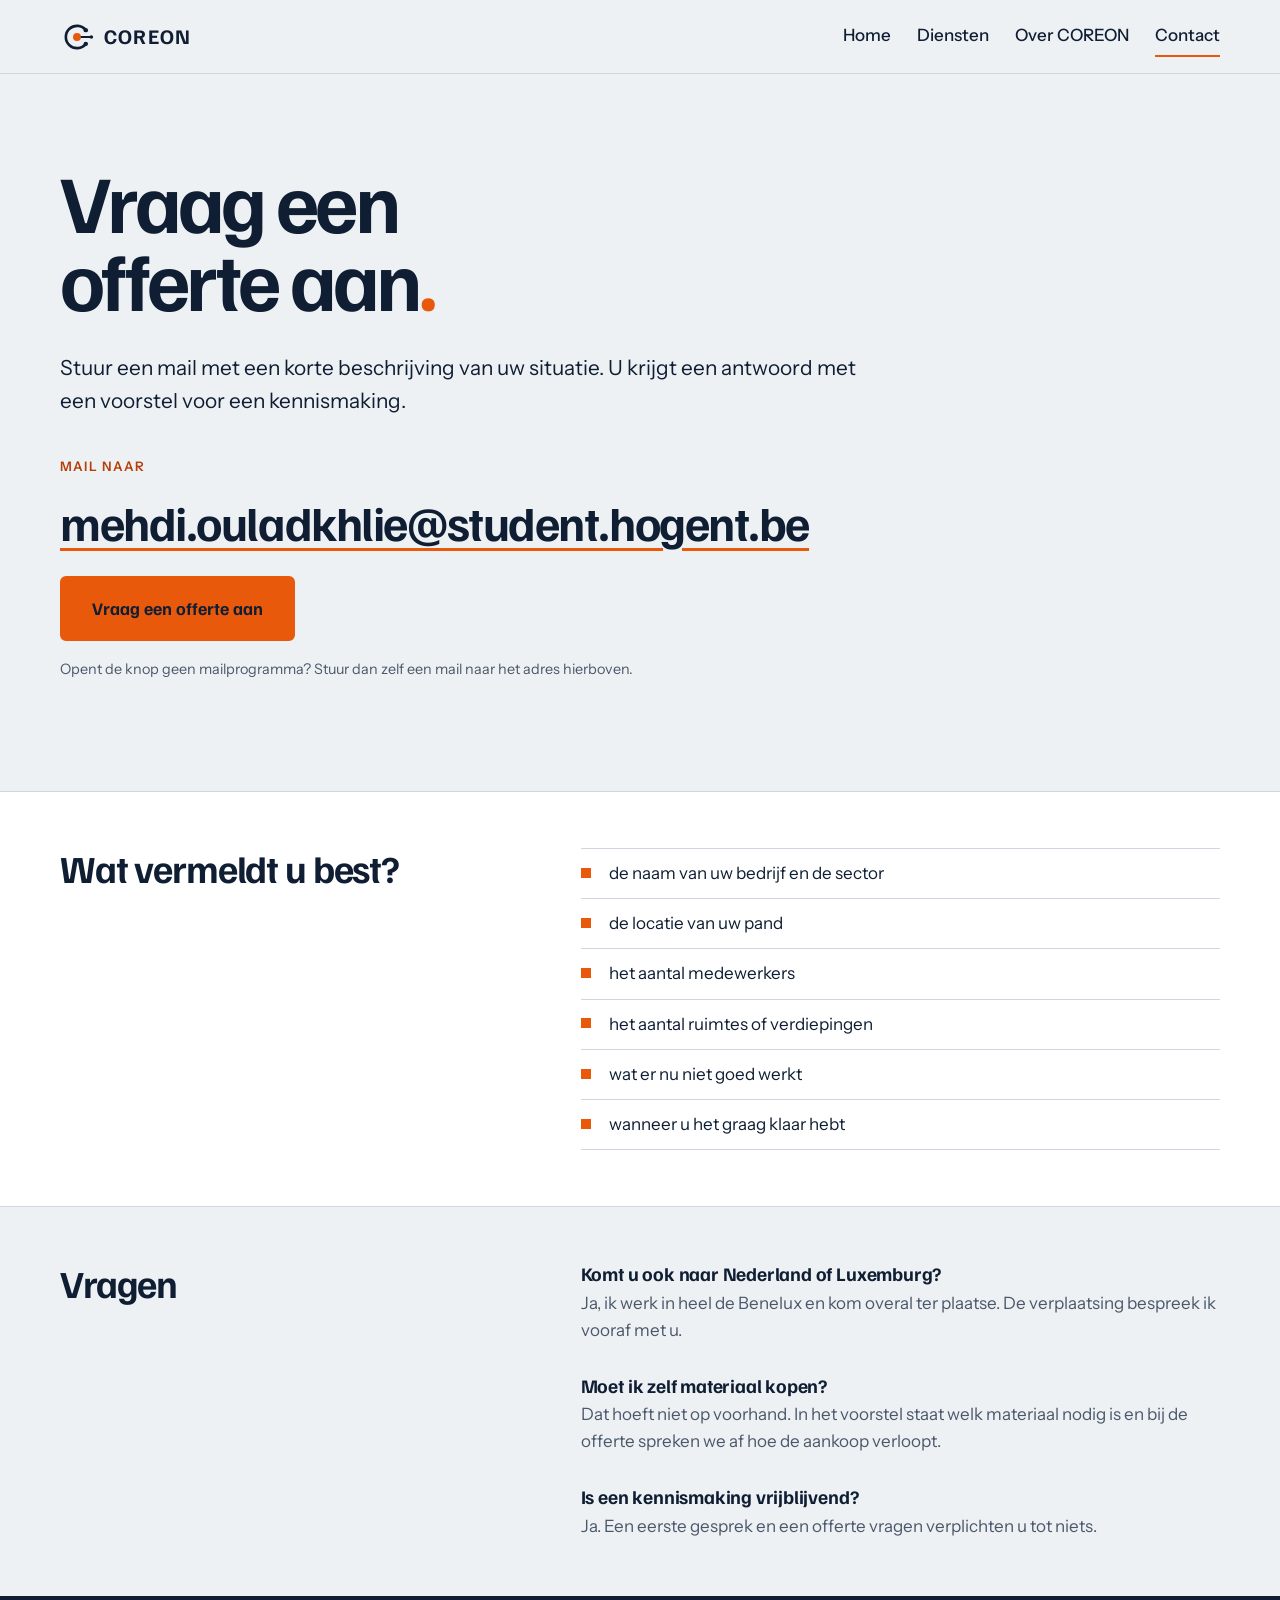
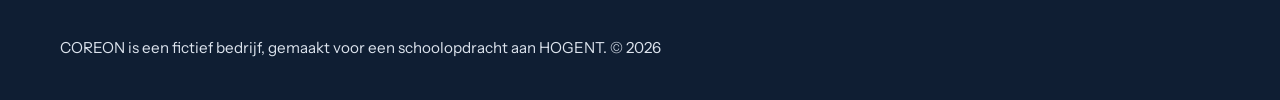
==== contact.html @ 7a7a919f "COREON website: eerste versie" ====
<!doctype html>
<html lang="nl-BE">
<head>
<meta charset="utf-8">
<meta name="viewport" content="width=device-width, initial-scale=1">
<title>Contact en offerte | COREON</title>
<meta name="description" content="Vraag een offerte aan via mail. Beschrijf kort uw situatie en u krijgt een voorstel voor een kennismaking.">
<meta name="theme-color" content="#0F1E33">
<meta property="og:type" content="website">
<meta property="og:locale" content="nl_BE">
<meta property="og:site_name" content="COREON">
<meta property="og:title" content="Contact en offerte | COREON">
<meta property="og:description" content="Vraag een offerte aan via mail. Beschrijf kort uw situatie en u krijgt een voorstel voor een kennismaking.">
<link rel="icon" type="image/svg+xml" href="assets/logo-mark.svg">
<link rel="apple-touch-icon" href="assets/apple-touch-icon.png">
<link rel="preconnect" href="https://fonts.googleapis.com">
<link rel="preconnect" href="https://fonts.gstatic.com" crossorigin>
<link rel="stylesheet" href="https://fonts.googleapis.com/css2?family=Familjen+Grotesk:wght@500;600;700&amp;family=Instrument+Sans:wght@400;500;600&amp;display=swap">
<link rel="stylesheet" href="css/style.css">
</head>
<body>
<a class="skip-link" href="#inhoud">Naar de inhoud</a>
<header class="site-header"><div class="wrap bar">
<a class="logo" href="index.html" aria-label="COREON, naar de startpagina"><svg viewBox="0 0 64 64" aria-hidden="true" focusable="false"><g fill="none" stroke="currentColor" stroke-linecap="round"><path d="M48.55 19.07A21 21 0 1 0 48.55 44.93" stroke-width="5"/><path d="M32 32h27" stroke-width="3.5"/></g><g fill="currentColor"><circle cx="48.55" cy="19.07" r="4.2"/><circle cx="48.55" cy="44.93" r="4.2"/><circle cx="59" cy="32" r="3.4"/></g><circle cx="32" cy="32" r="7.5" fill="var(--orange)"/></svg><span>COREON</span></a>
<nav class="nav" aria-label="Hoofdmenu"><ul><li><a href="index.html">Home</a></li><li><a href="diensten.html">Diensten</a></li><li><a href="over.html">Over COREON</a></li><li><a href="contact.html" aria-current="page">Contact</a></li></ul></nav>
</div></header>
<main id="inhoud">
<section class="page-intro"><div class="wrap">
<h1>Vraag een offerte aan</h1>
<p class="lead wide">Stuur een mail met een korte beschrijving van uw situatie. U krijgt een antwoord met een voorstel voor een kennismaking.</p>
<p class="label">Mail naar</p>
<p class="bigmail"><a href="mailto:mehdi.ouladkhlie@student.hogent.be">mehdi.ouladkhlie@student.hogent.be</a></p>
<p><a class="button " href="mailto:mehdi.ouladkhlie@student.hogent.be?subject=Offerteaanvraag%20COREON&amp;body=Beste%20Mehdi%2C%0A%0AGraag%20had%20ik%20een%20offerte%20gekregen%20voor%20ons%20netwerk.%0A%0ABedrijf%20en%20sector%3A%20%0ALocatie%3A%20%0AAantal%20medewerkers%3A%20%0AAantal%20ruimtes%20of%20verdiepingen%3A%20%0AWat%20werkt%20er%20nu%20niet%20goed%3A%20%0AGewenste%20timing%3A%20%0A%0AMet%20vriendelijke%20groet%2C%0A">Vraag een offerte aan</a></p>
<p class="small">Opent de knop geen mailprogramma? Stuur dan zelf een mail naar het adres hierboven.</p>
</div></section>
<section class="dienst alt"><div class="wrap split"><div class="split-head"><h2>Wat vermeldt u best?</h2></div>
<ul class="checks"><li>de naam van uw bedrijf en de sector</li><li>de locatie van uw pand</li><li>het aantal medewerkers</li><li>het aantal ruimtes of verdiepingen</li><li>wat er nu niet goed werkt</li><li>wanneer u het graag klaar hebt</li></ul></div></section>
<section class="dienst"><div class="wrap split"><div class="split-head"><h2>Vragen</h2></div>
<div class="faq">
<h3>Komt u ook naar Nederland of Luxemburg?</h3><p>Ja, ik werk in heel de Benelux en kom overal ter plaatse. De verplaatsing bespreek ik vooraf met u.</p>
<h3>Moet ik zelf materiaal kopen?</h3><p>Dat hoeft niet op voorhand. In het voorstel staat welk materiaal nodig is en bij de offerte spreken we af hoe de aankoop verloopt.</p>
<h3>Is een kennismaking vrijblijvend?</h3><p>Ja. Een eerste gesprek en een offerte vragen verplichten u tot niets.</p>
</div></div></section>
</main>
<footer class="site-footer"><div class="wrap foot">
<p>COREON is een fictief bedrijf, gemaakt voor een schoolopdracht aan HOGENT. &copy; 2026</p>
</div></footer>
</body>
</html>
---- css/style.css ----
:root{
  --ink:#0F1E33; --ink-2:#2A3D5C; --bg:#EEF1F4; --white:#FFFFFF;
  --muted:#4B586B; --line:#CFD6DF; --orange:#E8590C; --orange-text:#B73E06; --pale:#C5CFDD;
  --r:6px; --gut:20px;
  --head:"Familjen Grotesk",system-ui,"Helvetica Neue",Arial,sans-serif;
  --body:"Instrument Sans",system-ui,"Helvetica Neue",Arial,sans-serif;
}
*{box-sizing:border-box}
html{-webkit-text-size-adjust:100%}
body{margin:0;background:var(--bg);color:var(--ink);font-family:var(--body);font-size:17px;line-height:1.6}
img,svg{max-width:100%}
a{color:inherit;text-underline-offset:.2em;text-decoration-thickness:1px}
a:hover{color:var(--orange-text)}
:focus-visible{outline:3px solid var(--orange);outline-offset:3px;border-radius:2px}
.ink :focus-visible,.site-footer :focus-visible{outline-color:#fff}
.skip-link{position:absolute;left:-9999px;top:0;background:var(--ink);color:#fff;padding:10px 14px;z-index:10}
.skip-link:focus{left:0}
.wrap{max-width:1200px;margin:0 auto;padding-left:var(--gut);padding-right:var(--gut)}
h1,h2,h3{font-family:var(--head);line-height:1.08;margin:0;font-weight:700;letter-spacing:-.02em}
h1{font-size:clamp(2.6rem,7vw,5.2rem);font-weight:800;letter-spacing:-.035em;line-height:1.02}
h2{font-size:clamp(1.7rem,3.4vw,2.4rem)}
h3{font-size:1.2rem;letter-spacing:-.01em}
p{margin:0 0 1em}
.lead{font-size:1.15rem;max-width:40em}
.lead.wide{font-size:1.3rem}
.label{font-size:.82rem;font-weight:600;letter-spacing:.09em;text-transform:uppercase;color:var(--muted);margin:0 0 1.2rem}
.small{font-size:.9rem;color:var(--muted)}

/* header */
.site-header{background:var(--bg);border-bottom:1px solid var(--line)}
.bar{display:flex;flex-wrap:wrap;align-items:center;justify-content:space-between;gap:10px 28px;padding-top:16px;padding-bottom:16px}
.logo{display:inline-flex;align-items:center;gap:10px;text-decoration:none;font-family:var(--head);font-weight:800;font-size:1.3rem;letter-spacing:.04em;color:var(--ink)}
.logo:hover{color:var(--ink)}
.logo svg{width:34px;height:34px}
.nav ul{list-style:none;margin:0;padding:0;display:flex;flex-wrap:wrap;gap:4px 26px}
.nav a{display:inline-block;padding:6px 0;text-decoration:none;font-weight:500;border-bottom:2px solid transparent}
.nav a:hover{color:var(--ink);border-bottom-color:var(--pale)}
.nav a[aria-current=page]{border-bottom-color:var(--orange)}

/* buttons */
.button{display:inline-block;background:var(--orange);color:var(--ink);font-family:var(--head);font-weight:700;font-size:1.05rem;text-decoration:none;padding:14px 26px;border-radius:var(--r);border:2px solid var(--orange)}
.button:hover{background:var(--ink);color:#fff;border-color:var(--ink)}
.ink .button:hover,.cta .button:hover{background:#fff;color:var(--ink);border-color:#fff}
.cta .button{background:var(--ink);color:#fff;border-color:var(--ink)}
.cta .button:hover{background:#fff;color:var(--ink)}
.arrow{font-weight:600;text-decoration:none;border-bottom:2px solid var(--orange)}
.arrow::after{content:" \2192"}
.arrow:hover{color:var(--ink)}

/* hero */
.hero{padding:56px 0 72px}
.hero-grid{display:grid;grid-template-columns:1fr;gap:48px;align-items:center}
.hero-copy{animation:fade .9s ease both;max-width:760px}
.hero-copy .lead{margin-bottom:1.6em}
@keyframes fade{from{opacity:0;transform:translateY(8px)}to{opacity:1;transform:none}}
@media (min-width:900px){
  .hero{padding:88px 0 104px}
  .hero-grid{grid-template-columns:1fr;gap:72px}
}

/* bands */
.band{padding:72px 0;background:var(--white);border-top:1px solid var(--line)}
.ink{background:var(--ink);color:#fff;border-top:0}
.ink .lead,.ink p{color:#DDE4EE}
.split{display:grid;grid-template-columns:1fr;gap:28px}
.split-head{display:flex;flex-direction:column;gap:14px;align-items:flex-start}
.split-head .icon{color:var(--orange-text);width:40px;height:40px}
.ink .split-head .icon{color:var(--orange)}
@media (min-width:900px){
  .split{grid-template-columns:5fr 7fr;gap:64px}
  .band,.dienst{padding:96px 0}
}

.services{list-style:none;margin:0;padding:0}
.services li{display:grid;grid-template-columns:44px 1fr;gap:18px;padding:22px 0;border-top:1px solid var(--line)}
.services li:first-child{border-top:0;padding-top:0}
.services .icon{color:var(--orange-text);width:32px;height:32px;margin-top:2px}
.services h3{margin-bottom:.3em}
.services p{margin:0;color:var(--muted)}

/* stappen */
.steps{list-style:none;margin:48px 0 0;padding:0;display:grid;grid-template-columns:1fr;gap:0;counter-reset:s}
.steps li{padding:22px 0;border-top:1px solid var(--ink-2);display:grid;grid-template-columns:64px 1fr;column-gap:16px}
.steps .num{grid-row:span 2;font-family:var(--head);font-weight:800;font-size:3rem;line-height:1;color:var(--orange)}
.steps h3{margin-bottom:.4em}
.steps p{margin:0;font-size:.98rem}
@media (min-width:1000px){
  .steps{grid-template-columns:repeat(5,1fr);gap:0 28px;margin-top:64px}
  .steps li{display:block;padding:20px 0 0;border-top:2px solid var(--orange)}
  .steps .num{display:block;font-size:4.6rem;margin-bottom:22px}
}

/* cta */
.cta{background:var(--orange);color:var(--ink);padding:64px 0}
.cta a{color:var(--ink);font-weight:600}
.cta a:hover{color:#fff}
.cta h2{margin-bottom:.4em}
.cta .lead{margin:0}
.cta-grid{display:grid;grid-template-columns:1fr;gap:28px;align-items:center}
.cta-grid p{margin:0}
@media (min-width:900px){.cta-grid{grid-template-columns:1fr auto;gap:64px}}
.band.ink .cta-grid{padding-top:0}
.band.ink h2{margin-bottom:.4em}

/* subpagina's */
.page-intro{padding:56px 0 64px}
.page-intro h1{margin-bottom:.4em}
.page-intro .lead{margin-bottom:0}
.intro-grid{display:grid;grid-template-columns:1fr;gap:40px;align-items:end}
@media (min-width:900px){
  .page-intro{padding:88px 0 96px}
  .intro-grid{grid-template-columns:1fr;gap:72px}
}
.dienst{padding:56px 0;background:var(--bg);border-top:1px solid var(--line)}
.dienst.alt{background:var(--white)}
.mini{font-family:var(--body);font-size:.82rem;font-weight:600;letter-spacing:.09em;text-transform:uppercase;color:var(--muted);margin:2em 0 .9em}
.checks{list-style:none;margin:0;padding:0}
.checks li{position:relative;padding:11px 0 11px 28px;border-top:1px solid var(--line)}
.checks li:last-child{border-bottom:1px solid var(--line)}
.checks li::before{content:"";position:absolute;left:0;top:1.1em;width:10px;height:10px;background:var(--orange)}
.values{list-style:none;margin:40px 0 0;padding:0;display:grid;grid-template-columns:1fr;gap:0}
.values li{padding:20px 0;border-top:2px solid var(--ink)}
.values h3{margin-bottom:.4em}
.values p{margin:0;color:var(--muted)}
@media (min-width:900px){.values{grid-template-columns:repeat(4,1fr);gap:0 32px}}
.bigmail{margin:0 0 28px;font-family:var(--head);font-weight:700;letter-spacing:-.02em;font-size:clamp(1.25rem,5.2vw,3rem);line-height:1.1;overflow-wrap:anywhere}
.bigmail a{text-decoration-color:var(--orange);text-decoration-thickness:3px;text-underline-offset:.15em}
.faq h3{margin:1.6em 0 .3em}
.faq h3:first-child{margin-top:0}
.faq p{color:var(--muted);margin:0}

/* footer */
.site-footer{background:var(--ink);color:#DDE4EE;padding:40px 0;font-size:.95rem}
.foot{display:flex;flex-direction:column;gap:6px}
.foot p{margin:0}
.foot-mail{font-family:var(--head);font-weight:700;font-size:1.15rem;color:#fff}
.site-footer a{color:#fff}
.site-footer a:hover{color:var(--orange)}
@media (min-width:900px){.foot{flex-direction:row;justify-content:space-between;align-items:baseline;gap:32px}}

@media (prefers-reduced-motion:reduce){.hero-copy{animation:none}}
.cta-grid>*,.split>*,.intro-grid>*,.hero-grid>*{min-width:0}
.cta a,.foot-mail a{overflow-wrap:anywhere}
h1{margin-bottom:.45em}
@media (max-width:480px){.foot-mail{font-size:1rem}}
.page-intro .lead+.label{margin-top:2.4rem}
.bigmail{font-size:clamp(1.05rem,4.9vw,3rem)}

/* v4: typografie en compositie */
h1,h2,h3,.logo,.button,.bigmail{font-family:var(--head)}
h1{font-size:clamp(3rem,9.5vw,8rem);font-weight:700;letter-spacing:-.045em;line-height:.95;max-width:11ch}
h1::after{content:".";color:var(--orange)}
h1{--x:0}
.hero h1{margin-bottom:.35em}
.hero h1::after{content:none}
h2{font-weight:700;letter-spacing:-.03em}
.hero{padding:72px 0 0}
.hero-copy .lead{font-size:1.25rem;max-width:34em}
.hero-copy>*{animation:fade .8s ease both}
.hero-copy>*:nth-child(2){animation-delay:.08s}
.hero-copy>*:nth-child(3){animation-delay:.16s}
.hero-copy>*:nth-child(4){animation-delay:.24s}
.hero-copy>*:nth-child(5){animation-delay:.32s}
.hero-copy{animation:none}
.facts{margin:72px 0 0;padding:0;display:grid;grid-template-columns:1fr;border-top:2px solid var(--ink)}
.facts div{padding:18px 0 22px;border-bottom:1px solid var(--line)}
.facts dt{font-size:.78rem;font-weight:600;letter-spacing:.1em;text-transform:uppercase;color:var(--muted);margin-bottom:6px}
.facts dd{margin:0;font-family:var(--head);font-weight:600;font-size:1.25rem;line-height:1.25;letter-spacing:-.01em}
@media (min-width:900px){
  .hero{padding:112px 0 0}
  .facts{grid-template-columns:repeat(3,1fr);gap:0 40px;margin-top:104px}
  .facts div{border-bottom:0;padding:22px 0 56px}
}
.label{color:var(--orange-text)}
.services li{grid-template-columns:44px 1fr;transition:padding-left .2s ease}
.services li:hover{padding-left:6px}
.services h3{font-size:clamp(1.3rem,2.4vw,1.7rem);letter-spacing:-.02em}
.steps .num{color:transparent;-webkit-text-stroke:1.5px var(--orange);font-weight:700}
@media (min-width:1000px){.steps .num{font-size:5.6rem;-webkit-text-stroke:2px var(--orange)}}
.band h2,.cta h2{font-size:clamp(2rem,4.4vw,3.4rem)}
.cta{padding:88px 0}
.cta h2{font-size:clamp(2.2rem,5vw,4rem);letter-spacing:-.035em}
.cta .lead{font-size:1.2rem}
.button{padding:16px 30px;font-size:1.1rem}
.site-header{position:sticky;top:0;z-index:5;background:rgba(238,241,244,.94);backdrop-filter:blur(6px)}
.logo{letter-spacing:.06em}
.nav a{font-weight:500}
.bigmail{font-weight:700;letter-spacing:-.03em}
@media (prefers-reduced-motion:reduce){.hero-copy>*{animation:none}.services li{transition:none}}

/* v5: afwerking na council */
h1{font-size:clamp(2.6rem,6.4vw,5.6rem);max-width:12ch}
.hero{padding:64px 0 72px}
.facts{margin-top:56px}
@media (min-width:1000px){
  .hero{padding:96px 0 104px}
  .hero-grid{grid-template-columns:1.25fr .75fr;gap:96px;align-items:end}
  .facts{grid-template-columns:1fr;margin:0;gap:0}
  .facts div{padding:18px 0 20px;border-bottom:1px solid var(--line)}
  .facts div:last-child{border-bottom:0}
}
@media (max-width:560px){
  .bar{gap:6px}
  .nav{width:100%}
  .nav ul{width:100%;justify-content:space-between;gap:0}
  .nav a{font-size:.95rem}
}
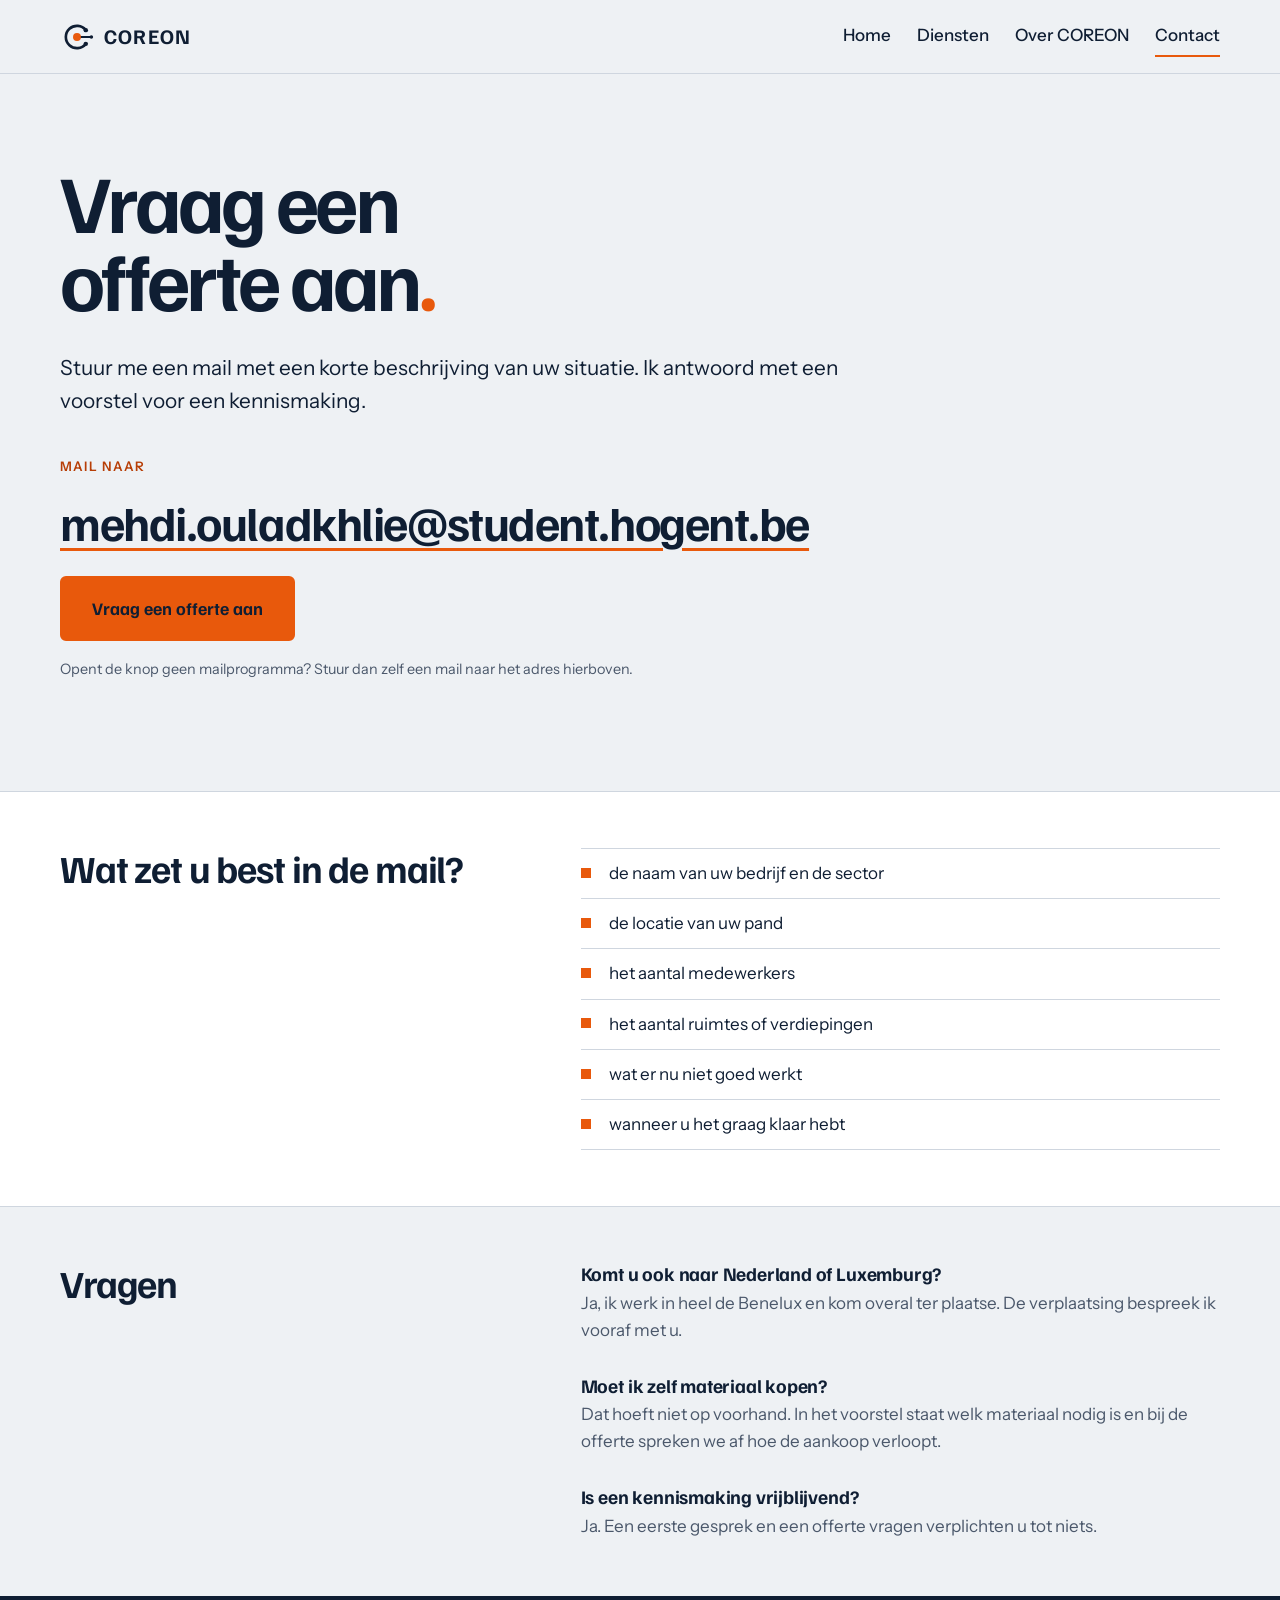
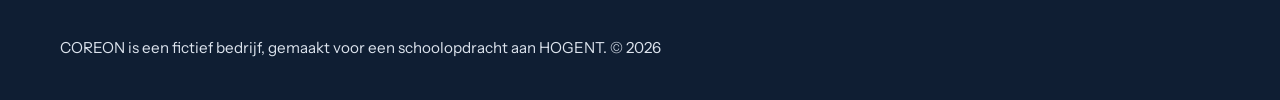
==== commit 882af232: "Tekst van de site herschreven in studentenstijl" ====
--- a/contact.html
+++ b/contact.html
@@ -4,13 +4,13 @@
 <meta charset="utf-8">
 <meta name="viewport" content="width=device-width, initial-scale=1">
 <title>Contact en offerte | COREON</title>
-<meta name="description" content="Vraag een offerte aan via mail. Beschrijf kort uw situatie en u krijgt een voorstel voor een kennismaking.">
+<meta name="description" content="Vraag een offerte aan via mail. Beschrijf kort uw situatie en ik antwoord met een voorstel voor een kennismaking.">
 <meta name="theme-color" content="#0F1E33">
 <meta property="og:type" content="website">
 <meta property="og:locale" content="nl_BE">
 <meta property="og:site_name" content="COREON">
 <meta property="og:title" content="Contact en offerte | COREON">
-<meta property="og:description" content="Vraag een offerte aan via mail. Beschrijf kort uw situatie en u krijgt een voorstel voor een kennismaking.">
+<meta property="og:description" content="Vraag een offerte aan via mail. Beschrijf kort uw situatie en ik antwoord met een voorstel voor een kennismaking.">
 <link rel="icon" type="image/svg+xml" href="assets/logo-mark.svg">
 <link rel="apple-touch-icon" href="assets/apple-touch-icon.png">
 <link rel="preconnect" href="https://fonts.googleapis.com">
@@ -27,13 +27,13 @@
 <main id="inhoud">
 <section class="page-intro"><div class="wrap">
 <h1>Vraag een offerte aan</h1>
-<p class="lead wide">Stuur een mail met een korte beschrijving van uw situatie. U krijgt een antwoord met een voorstel voor een kennismaking.</p>
+<p class="lead wide">Stuur me een mail met een korte beschrijving van uw situatie. Ik antwoord met een voorstel voor een kennismaking.</p>
 <p class="label">Mail naar</p>
 <p class="bigmail"><a href="mailto:mehdi.ouladkhlie@student.hogent.be">mehdi.ouladkhlie@student.hogent.be</a></p>
-<p><a class="button " href="mailto:mehdi.ouladkhlie@student.hogent.be?subject=Offerteaanvraag%20COREON&amp;body=Beste%20Mehdi%2C%0A%0AGraag%20had%20ik%20een%20offerte%20gekregen%20voor%20ons%20netwerk.%0A%0ABedrijf%20en%20sector%3A%20%0ALocatie%3A%20%0AAantal%20medewerkers%3A%20%0AAantal%20ruimtes%20of%20verdiepingen%3A%20%0AWat%20werkt%20er%20nu%20niet%20goed%3A%20%0AGewenste%20timing%3A%20%0A%0AMet%20vriendelijke%20groet%2C%0A">Vraag een offerte aan</a></p>
+<p><a class="button " href="mailto:mehdi.ouladkhlie@student.hogent.be?subject=Offerteaanvraag%20COREON&amp;body=Beste%20Mehdi%2C%0A%0AGraag%20had%20ik%20een%20offerte%20gekregen%20voor%20ons%20netwerk.%0A%0ABedrijf%20en%20sector%3A%20%0ALocatie%3A%20%0AAantal%20medewerkers%3A%20%0AAantal%20ruimtes%20of%20verdiepingen%3A%20%0AWat%20werkt%20er%20nu%20niet%20goed%3A%20%0AGewenste%20timing%3A%20%0A%0AMet%20vriendelijke%20groeten%2C%0A">Vraag een offerte aan</a></p>
 <p class="small">Opent de knop geen mailprogramma? Stuur dan zelf een mail naar het adres hierboven.</p>
 </div></section>
-<section class="dienst alt"><div class="wrap split"><div class="split-head"><h2>Wat vermeldt u best?</h2></div>
+<section class="dienst alt"><div class="wrap split"><div class="split-head"><h2>Wat zet u best in de mail?</h2></div>
 <ul class="checks"><li>de naam van uw bedrijf en de sector</li><li>de locatie van uw pand</li><li>het aantal medewerkers</li><li>het aantal ruimtes of verdiepingen</li><li>wat er nu niet goed werkt</li><li>wanneer u het graag klaar hebt</li></ul></div></section>
 <section class="dienst"><div class="wrap split"><div class="split-head"><h2>Vragen</h2></div>
 <div class="faq">
